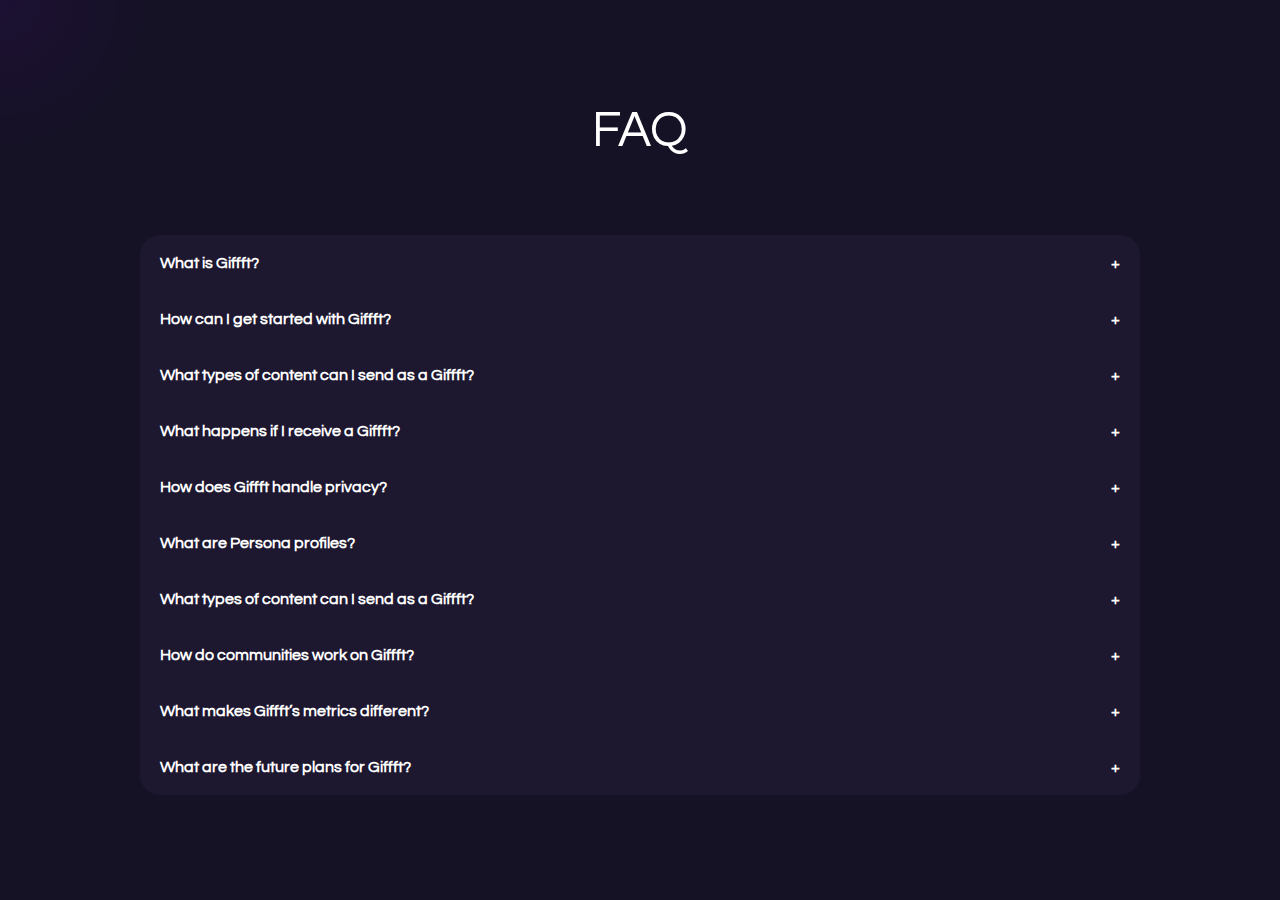
==== faqs.html @ f326a36e "first commit" ====
<!DOCTYPE html>
<html lang="en">

<head>
    <meta charset="UTF-8">
    <meta name="viewport" content="width=device-width, initial-scale=1.0">
    <title>FAQ Accordion</title>
    <link rel="stylesheet" href="faqs.css">
    <link href="https://fonts.googleapis.com/css2?family=Questrial&display=swap" rel="stylesheet">
</head>

<body>
    <div class="container" id="hover-area">
        <h1>FAQ</h1>
        <div class="accordion">
            <div class="accordion-item">
                <div class="accordion-header">
                    <span>What is Giffft?</span>
                    <span class="icon"></span>
                </div>
                <div class="accordion-body">
                    <p>Giffft is an evolution of social media and community building. On Giffft, your persona, or
                        profile is created not from what you post, but from what others giffft you if you choose to show
                        it. It gives a dedicated space to show the expressions of others to you.
                        <br />
                        <br />
                        Giffft allows users to build community in a more visible place, where the friends of those in
                        the community can see external expressions, find that it interests them, and join.
                    </p>
                </div>
            </div>

            <div class="accordion-item">
                <div class="accordion-header">
                    <span>How can I get started with Giffft?</span>
                    <span class="icon"></span>
                </div>
                <div class="accordion-body">
                    <p>
                        Getting started with Giffft is easy! Simply download the Giffft app from the App Store or Google
                        Play Store, create an account, and start connecting with your friends and loved ones. Explore
                        the features, join or create communities, and begin sending Gifffts to your connections.
                    </p>
                </div>
            </div>

            <div class="accordion-item">
                <div class="accordion-header">
                    <span>What types of content can I send as a Giffft?</span>
                    <span class="icon"></span>
                </div>
                <div class="accordion-body">
                    <p>You can send pictures, links, 30-second video expressions, memes, articles, and more. Giffft
                        supports a wide range of content types, allowing you to share what matters most to you with the
                        people you care about.</p>
                </div>
            </div>

            <div class="accordion-item">
                <div class="accordion-header">
                    <span>What happens if I receive a Giffft?</span>
                    <span class="icon"></span>
                </div>
                <div class="accordion-body">
                    <p>When you receive a Giffft, you have the option to 'Show' it or keep it private. If you choose to
                        'Show' it, the content becomes publicly visible on your profile, or 'Persona,' and can be seen
                        by others who would most care about it. This gives you control over what you want to share with
                        the world.</p>
                </div>
            </div>

            <div class="accordion-item">
                <div class="accordion-header">
                    <span>How does Giffft handle privacy?</span>
                    <span class="icon"></span>
                </div>
                <div class="accordion-body">
                    <p>Giffft is committed to empowering its users with robust privacy controls. You decide which
                        Gifffts to make public and which to keep private. Additionally, our platform allows you to
                        create and join both public and private communities, giving you the flexibility to share your
                        expressions in the way that best suits your needs.</p>
                </div>
            </div>
            <div class="accordion-item">
                <div class="accordion-header">
                    <span>What are Persona profiles?</span>
                    <span class="icon"></span>
                </div>
                <div class="accordion-body">
                    <p>Your Persona on Giffft is your public-facing profile where all the expressions you choose to
                        'Show' are displayed. It’s a curated space that reflects your most treasured connections and
                        valued expressions, showcasing the meaningful content you’ve received from others.</p>
                </div>
            </div>
            <div class="accordion-item">
                <div class="accordion-header">
                    <span>What types of content can I send as a Giffft?</span>
                    <span class="icon"></span>
                </div>
                <div class="accordion-body">
                    <p>You can send pictures, links, 30-second video expressions, memes, articles, and more. Giffft
                        supports a wide range of content types, allowing you to share what matters most to you with the
                        people you care about.</p>
                </div>
            </div>
            <div class="accordion-item">
                <div class="accordion-header">
                    <span>How do communities work on Giffft?</span>
                    <span class="icon"></span>
                </div>
                <div class="accordion-body">
                    <p>Communities on Giffft are vibrant, visual places where members can express themselves and connect
                        with others. You can join or create communities that align with your interests. When members
                        Giffft each other within a community, these connections become visible to friends of the
                        members, fostering organic growth and collaboration.</p>
                </div>
            </div>
            <div class="accordion-item">
                <div class="accordion-header">
                    <span>What makes Giffft’s metrics different?</span>
                    <span class="icon"></span>
                </div>
                <div class="accordion-body">
                    <p>Giffft focuses on meaningful interactions rather than superficial metrics.
                        <br />
                        <br />
                        FAM: When you follow someone and they follow you back, you become FAM. This mutual follow is
                        visible to others, promoting authentic connections rather than inflated follower counts.
                        Views: Giffft shows the number of views on content but does not count likes, reducing the
                        pressure to seek validation through numbers and fostering genuine engagement.
                    </p>
                </div>
            </div>
            <div class="accordion-item">
                <div class="accordion-header">
                    <span>What are the future plans for Giffft?</span>
                    <span class="icon"></span>
                </div>
                <div class="accordion-body">
                    <p>Giffft aims to continually evolve and transform the social media ecosystem. Our roadmap includes
                        expanding our user base and enhancing our features.. We are dedicated to empowering users
                        through magical connections, delightful experiences, and self-realization.</p>
                </div>
            </div>
        </div>
        <div class="dynamic-circle" id="dynamicCircle"></div>
    </div>

    <script src="index.js"></script>
</body>

</html>
---- faqs.css ----
* {
    margin: 0;
    padding: 0;
    box-sizing: border-box;
}

body {
    background-color: #161226;
    color: #ffffff;
    font-family: "Questrial", sans-serif;
}

.container {
    display: flex;
    flex-direction: column;
    justify-content: center;
    align-items: center;
    height: 100vh;
    text-align: center;
    padding: 20px;
}

.container h1{
    height: 80px;
}

.accordion-body {
    display: none;
    padding: 20px;
    font-family: "Inter", "Inter Placeholder", sans-serif;
    font-weight: 600;
    letter-spacing: 0px;
    line-height: 1.5em;
    text-align: left;
    color: #ffffff80;
    max-height: 0; /* Initial height for animation */
    overflow: hidden; /* Hide overflow */
    transition: max-height 0.3s ease-out; /* Smooth transition */
}

.accordion-item.active .accordion-body {
    display: block;
    max-height: 500px; /* Adjust this value as needed */
}

.accordion-item.active .icon::before {
    transform: scale(1.5);
    content: 'x';
}

.accordion-item .icon::before {
    transform: scale(1.5);
    content: '+';
}

h1 {
    font-size: 50px;
    font-weight: 400;
    margin-bottom: 50px;
}

.accordion {
    width: 100%;
    max-width: 1000px;
    border-radius: 20px;
    overflow: hidden;
}

.accordion-item {
    background-color: #1d1830;
    overflow: hidden;
}

.accordion-header {
    display: flex;
    justify-content: space-between;
    align-items: center;
    padding: 20px;
    cursor: pointer;
}

.accordion-header span {
    font-size: 16px;
    font-weight: 600;
}

.icon {
    font-size: 24px;
}

.accordion-body p {
    font-size: 16px;
    font-weight: 600;
    color: #8e8c98;
    margin-top: -15px;
    text-align: left;
}

#dynamicCircle {
    position: fixed;
    top: 0;
    left: 0;
    width: 300px;
    height: 300px;
    background-image: url('data:image/svg+xml;utf8,%3Csvg%20xmlns%3D%22http%3A%2F%2Fwww.w3.org%2F2000%2Fsvg%22%20xmlns%3Axlink%3D%22http%3A%2F%2Fwww.w3.org%2F1999%2Fxlink%22%20viewBox%3D%220%200%20320%20320%22%3E%3Cg%3E%3Cdefs%3E%3CradialGradient%20id%3D%22idss9440166731_1g1763961616%22%20cy%3D%220.5%22%20cx%3D%220.5%22%20r%3D%220.5%22%20gradientTransform%3D%22translate(0.5%2C%200.5)%20scale(1%201)%20translate(-0.5%2C%20-0.5)%22%3E%3Cstop%20offset%3D%220%22%20stop-color%3D%22rgba(140%2C%200%2C%20255%2C%200.25)%22%20stop-opacity%3D%220.25%22%3E%3C%2Fstop%3E%3Cstop%20offset%3D%221%22%20stop-color%3D%22rgba(140%2C%200%2C%20255%2C%200)%22%20stop-opacity%3D%220%22%3E%3C%2Fstop%3E%3C%2FradialGradient%3E%3C%2Fdefs%3E%3Cpath%20d%3D%22M%20160%200%20C%20248.366%200%20320%2071.634%20320%20160%20C%20320%20248.366%20248.366%20320%20160%20320%20C%2071.634%20320%200%20248.366%200%20160%20C%200%2071.634%2071.634%200%20160%200%20Z%22%20fill%3D%22url(%23idss9440166731_1g1763961616)%22%3E%3C%2Fpath%3E%3C%2Fg%3E%3C%2Fsvg%3E');
    background-size: 100% 100%;
    pointer-events: none;
    z-index: 999;
    transform: translate(-50%, -50%);
    opacity: 0;
    transition: opacity 0.3s;
}

/* Media Queries for Responsiveness */

@media (max-width: 768px) {
    h1 {
        font-size: 36px;
        margin-bottom: 30px;
    }

    .accordion-header span {
        font-size: 14px;
    }

    .icon {
        font-size: 20px;
    }

    .accordion-body p {
        font-size: 14px;
    }

    #dynamicCircle {
        width: 200px;
        height: 200px;
    }
}

@media (max-width: 480px) {
    h1 {
        font-size: 28px;
        margin-bottom: 20px;
    }

    .accordion-header {
        padding: 18px;
    }

    .accordion-header span {
        font-size: 14px;
    }

    .icon {
        font-size: 22px;
    }

    .accordion-body p {
        font-size: 14px;
    }

    #dynamicCircle {
        width: 150px;
        height: 150px;
    }
}
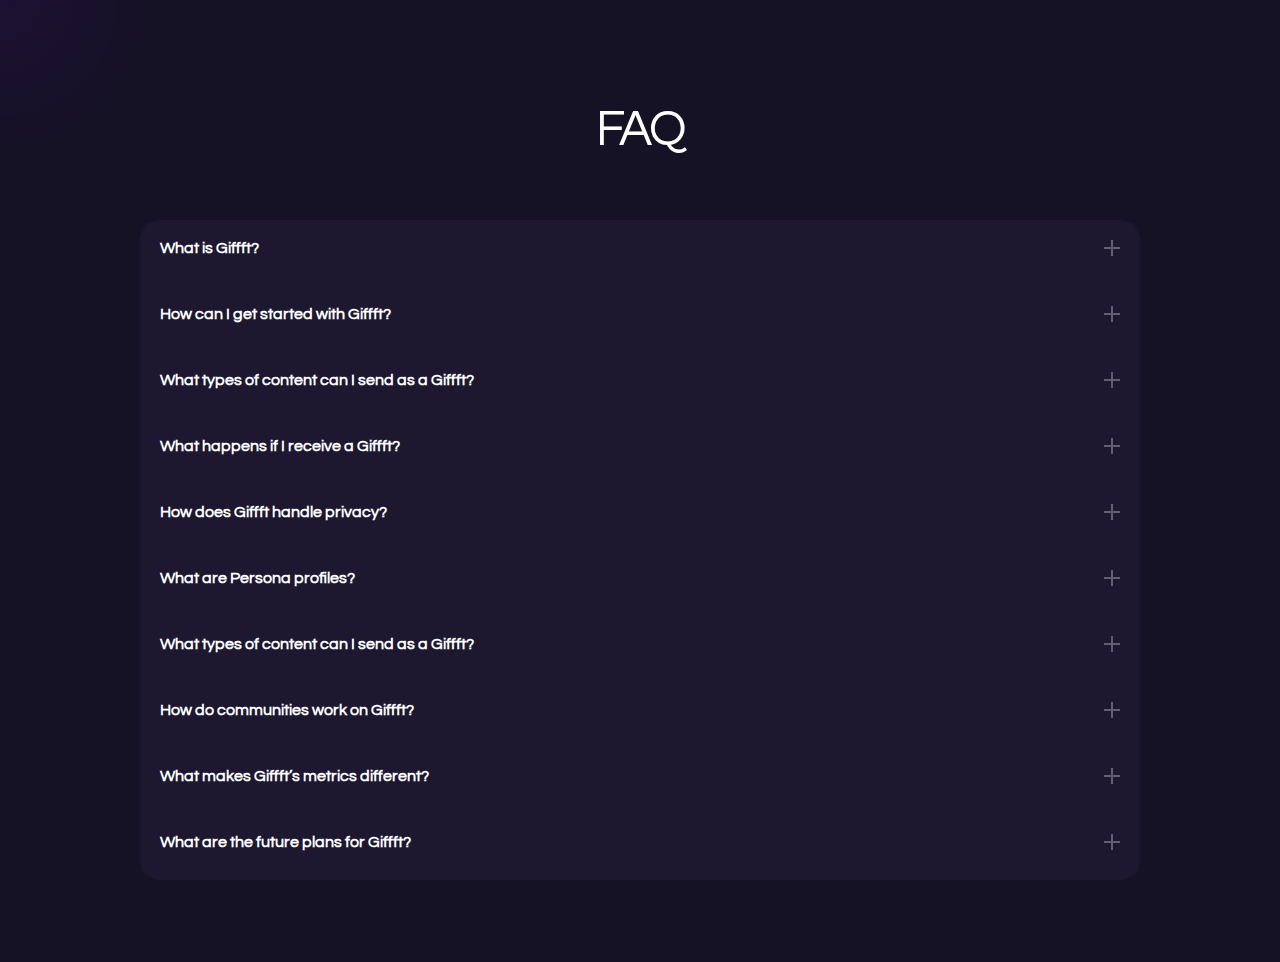
==== commit 7c428160: "fixed CSS issues" ====
--- a/faqs.html
+++ b/faqs.html
@@ -11,135 +11,140 @@
 
 <body>
     <div class="container" id="hover-area">
-        <h1>FAQ</h1>
-        <div class="accordion">
-            <div class="accordion-item">
-                <div class="accordion-header">
-                    <span>What is Giffft?</span>
-                    <span class="icon"></span>
-                </div>
-                <div class="accordion-body">
-                    <p>Giffft is an evolution of social media and community building. On Giffft, your persona, or
+        <div class="heading">
+            <h1>FAQ</h1>
+        </div>
+        <div class="main">
+            <div class="accordion">
+                <div class="accordion-item">
+                    <div class="accordion-header">
+                        <span>What is Giffft?</span>
+                        <span class="icon"></span>
+                    </div>
+                    <div class="accordion-body">
+                        Giffft is an evolution of social media and community building. On Giffft, your persona, or
                         profile is created not from what you post, but from what others giffft you if you choose to show
                         it. It gives a dedicated space to show the expressions of others to you.
                         <br />
                         <br />
                         Giffft allows users to build community in a more visible place, where the friends of those in
                         the community can see external expressions, find that it interests them, and join.
-                    </p>
+
+                    </div>
                 </div>
-            </div>
 
-            <div class="accordion-item">
-                <div class="accordion-header">
-                    <span>How can I get started with Giffft?</span>
-                    <span class="icon"></span>
-                </div>
-                <div class="accordion-body">
-                    <p>
+                <div class="accordion-item">
+                    <div class="accordion-header">
+                        <span>How can I get started with Giffft?</span>
+                        <span class="icon"></span>
+                    </div>
+                    <div class="accordion-body">
+
                         Getting started with Giffft is easy! Simply download the Giffft app from the App Store or Google
                         Play Store, create an account, and start connecting with your friends and loved ones. Explore
                         the features, join or create communities, and begin sending Gifffts to your connections.
-                    </p>
+
+                    </div>
                 </div>
-            </div>
 
-            <div class="accordion-item">
-                <div class="accordion-header">
-                    <span>What types of content can I send as a Giffft?</span>
-                    <span class="icon"></span>
+                <div class="accordion-item">
+                    <div class="accordion-header">
+                        <span>What types of content can I send as a Giffft?</span>
+                        <span class="icon"></span>
+                    </div>
+                    <div class="accordion-body">
+                        You can send pictures, links, 30-second video expressions, memes, articles, and more. Giffft
+                        supports a wide range of content types, allowing you to share what matters most to you with the
+                        people you care about.
+                    </div>
                 </div>
-                <div class="accordion-body">
-                    <p>You can send pictures, links, 30-second video expressions, memes, articles, and more. Giffft
-                        supports a wide range of content types, allowing you to share what matters most to you with the
-                        people you care about.</p>
-                </div>
-            </div>
 
-            <div class="accordion-item">
-                <div class="accordion-header">
-                    <span>What happens if I receive a Giffft?</span>
-                    <span class="icon"></span>
-                </div>
-                <div class="accordion-body">
-                    <p>When you receive a Giffft, you have the option to 'Show' it or keep it private. If you choose to
+                <div class="accordion-item">
+                    <div class="accordion-header">
+                        <span>What happens if I receive a Giffft?</span>
+                        <span class="icon"></span>
+                    </div>
+                    <div class="accordion-body">
+                        When you receive a Giffft, you have the option to 'Show' it or keep it private. If you choose to
                         'Show' it, the content becomes publicly visible on your profile, or 'Persona,' and can be seen
                         by others who would most care about it. This gives you control over what you want to share with
-                        the world.</p>
+                        the world.
+                    </div>
                 </div>
-            </div>
 
-            <div class="accordion-item">
-                <div class="accordion-header">
-                    <span>How does Giffft handle privacy?</span>
-                    <span class="icon"></span>
-                </div>
-                <div class="accordion-body">
-                    <p>Giffft is committed to empowering its users with robust privacy controls. You decide which
+                <div class="accordion-item">
+                    <div class="accordion-header">
+                        <span>How does Giffft handle privacy?</span>
+                        <span class="icon"></span>
+                    </div>
+                    <div class="accordion-body">
+                        Giffft is committed to empowering its users with robust privacy controls. You decide which
                         Gifffts to make public and which to keep private. Additionally, our platform allows you to
                         create and join both public and private communities, giving you the flexibility to share your
-                        expressions in the way that best suits your needs.</p>
+                        expressions in the way that best suits your needs.
+                    </div>
                 </div>
-            </div>
-            <div class="accordion-item">
-                <div class="accordion-header">
-                    <span>What are Persona profiles?</span>
-                    <span class="icon"></span>
+                <div class="accordion-item">
+                    <div class="accordion-header">
+                        <span>What are Persona profiles?</span>
+                        <span class="icon"></span>
+                    </div>
+                    <div class="accordion-body">
+                        Your Persona on Giffft is your public-facing profile where all the expressions you choose to
+                        'Show' are displayed. It’s a curated space that reflects your most treasured connections and
+                        valued expressions, showcasing the meaningful content you’ve received from others.
+                    </div>
                 </div>
-                <div class="accordion-body">
-                    <p>Your Persona on Giffft is your public-facing profile where all the expressions you choose to
-                        'Show' are displayed. It’s a curated space that reflects your most treasured connections and
-                        valued expressions, showcasing the meaningful content you’ve received from others.</p>
+                <div class="accordion-item">
+                    <div class="accordion-header">
+                        <span>What types of content can I send as a Giffft?</span>
+                        <span class="icon"></span>
+                    </div>
+                    <div class="accordion-body">
+                        You can send pictures, links, 30-second video expressions, memes, articles, and more. Giffft
+                        supports a wide range of content types, allowing you to share what matters most to you with the
+                        people you care about.
+                    </div>
                 </div>
-            </div>
-            <div class="accordion-item">
-                <div class="accordion-header">
-                    <span>What types of content can I send as a Giffft?</span>
-                    <span class="icon"></span>
-                </div>
-                <div class="accordion-body">
-                    <p>You can send pictures, links, 30-second video expressions, memes, articles, and more. Giffft
-                        supports a wide range of content types, allowing you to share what matters most to you with the
-                        people you care about.</p>
-                </div>
-            </div>
-            <div class="accordion-item">
-                <div class="accordion-header">
-                    <span>How do communities work on Giffft?</span>
-                    <span class="icon"></span>
-                </div>
-                <div class="accordion-body">
-                    <p>Communities on Giffft are vibrant, visual places where members can express themselves and connect
+                <div class="accordion-item">
+                    <div class="accordion-header">
+                        <span>How do communities work on Giffft?</span>
+                        <span class="icon"></span>
+                    </div>
+                    <div class="accordion-body">
+                        Communities on Giffft are vibrant, visual places where members can express themselves and
+                        connect
                         with others. You can join or create communities that align with your interests. When members
                         Giffft each other within a community, these connections become visible to friends of the
-                        members, fostering organic growth and collaboration.</p>
+                        members, fostering organic growth and collaboration.
+                    </div>
                 </div>
-            </div>
-            <div class="accordion-item">
-                <div class="accordion-header">
-                    <span>What makes Giffft’s metrics different?</span>
-                    <span class="icon"></span>
-                </div>
-                <div class="accordion-body">
-                    <p>Giffft focuses on meaningful interactions rather than superficial metrics.
+                <div class="accordion-item">
+                    <div class="accordion-header">
+                        <span>What makes Giffft’s metrics different?</span>
+                        <span class="icon"></span>
+                    </div>
+                    <div class="accordion-body">
+                        Giffft focuses on meaningful interactions rather than superficial metrics.
                         <br />
                         <br />
                         FAM: When you follow someone and they follow you back, you become FAM. This mutual follow is
                         visible to others, promoting authentic connections rather than inflated follower counts.
                         Views: Giffft shows the number of views on content but does not count likes, reducing the
                         pressure to seek validation through numbers and fostering genuine engagement.
-                    </p>
+
+                    </div>
                 </div>
-            </div>
-            <div class="accordion-item">
-                <div class="accordion-header">
-                    <span>What are the future plans for Giffft?</span>
-                    <span class="icon"></span>
-                </div>
-                <div class="accordion-body">
-                    <p>Giffft aims to continually evolve and transform the social media ecosystem. Our roadmap includes
+                <div class="accordion-item">
+                    <div class="accordion-header">
+                        <span>What are the future plans for Giffft?</span>
+                        <span class="icon"></span>
+                    </div>
+                    <div class="accordion-body">
+                        Giffft aims to continually evolve and transform the social media ecosystem. Our roadmap includes
                         expanding our user base and enhancing our features.. We are dedicated to empowering users
-                        through magical connections, delightful experiences, and self-realization.</p>
+                        through magical connections, delightful experiences, and self-realization.
+                    </div>
                 </div>
             </div>
         </div>
--- a/faqs.css
+++ b/faqs.css
@@ -11,64 +11,48 @@
 }
 
 .container {
-    display: flex;
-    flex-direction: column;
-    justify-content: center;
-    align-items: center;
-    height: 100vh;
     text-align: center;
-    padding: 20px;
-}
-
-.container h1{
+    padding: 82px 40px;
+}
+
+.heading {
     height: 80px;
-}
-
-.accordion-body {
-    display: none;
-    padding: 20px;
-    font-family: "Inter", "Inter Placeholder", sans-serif;
-    font-weight: 600;
-    letter-spacing: 0px;
-    line-height: 1.5em;
-    text-align: left;
-    color: #ffffff80;
-    max-height: 0; /* Initial height for animation */
-    overflow: hidden; /* Hide overflow */
-    transition: max-height 0.3s ease-out; /* Smooth transition */
-}
-
-.accordion-item.active .accordion-body {
-    display: block;
-    max-height: 500px; /* Adjust this value as needed */
-}
-
-.accordion-item.active .icon::before {
-    transform: scale(1.5);
-    content: 'x';
-}
-
-.accordion-item .icon::before {
-    transform: scale(1.5);
-    content: '+';
-}
-
-h1 {
+    margin-bottom: 36px;
+}
+
+.heading h1 {
+    margin-top: 22px;
     font-size: 50px;
     font-weight: 400;
-    margin-bottom: 50px;
+    letter-spacing: -2.6px;
 }
 
 .accordion {
     width: 100%;
     max-width: 1000px;
-    border-radius: 20px;
-    overflow: hidden;
+}
+
+.accordion-item:first-child {
+    border-top-left-radius: 20px;
+    border-top-right-radius: 20px;
+}
+
+.accordion-item:last-child {
+    border-bottom-left-radius: 20px;
+    border-bottom-right-radius: 20px;
 }
 
 .accordion-item {
     background-color: #1d1830;
     overflow: hidden;
+    transition: max-height 0.5s ease, padding 0.5s ease;
+}
+
+.main {
+    width: 100%;
+    display: flex;
+    align-items: center;
+    justify-content: center;
 }
 
 .accordion-header {
@@ -85,7 +69,44 @@
 }
 
 .icon {
-    font-size: 24px;
+    width: 16px;
+    height: 16px;
+    position: relative;
+    display: flex;
+    justify-content: center;
+    align-items: center;
+}
+
+.icon::before,
+.icon::after {
+    content: '';
+    position: absolute;
+    width: 100%;
+    height: 2px;
+    background-color: #615e6f;
+    transition: transform 0.3s ease;
+}
+
+.icon::before {
+    transform: rotate(0deg);
+}
+
+.icon::after {
+    transform: rotate(90deg);
+}
+
+.accordion-body {
+    max-height: 0;
+    padding: 0 20px;
+    overflow: hidden;
+    transition: max-height 0.5s ease, padding 0.5s ease;
+    font-family: "Inter", sans-serif;
+    font-weight: 600;
+    letter-spacing: 0px;
+    line-height: 1.5em;
+    text-align: left;
+    color: #ffffff80;
+    margin-bottom: 10px;
 }
 
 .accordion-body p {
@@ -96,6 +117,19 @@
     text-align: left;
 }
 
+.accordion-item.active .accordion-body {
+    max-height: 500px;
+}
+
+.accordion-item.active .icon::before {
+    transform: rotate(45deg);
+}
+
+.accordion-item.active .icon::after {
+    transform: rotate(135deg);
+}
+
+/* Dynamic Circle */
 #dynamicCircle {
     position: fixed;
     top: 0;
@@ -112,7 +146,6 @@
 }
 
 /* Media Queries for Responsiveness */
-
 @media (max-width: 768px) {
     h1 {
         font-size: 36px;
@@ -124,7 +157,8 @@
     }
 
     .icon {
-        font-size: 20px;
+        width: 20px;
+        height: 20px;
     }
 
     .accordion-body p {
@@ -138,21 +172,27 @@
 }
 
 @media (max-width: 480px) {
-    h1 {
-        font-size: 28px;
-        margin-bottom: 20px;
+    .heading h1 {
+        font-size: 32px;
+        margin-bottom: 22px;
+    }
+
+    .accordion {
+        text-align: left;
+        line-height: 1.5;
     }
 
     .accordion-header {
-        padding: 18px;
+        padding: 24px;
     }
 
     .accordion-header span {
-        font-size: 14px;
+        font-size: 16px;
     }
 
     .icon {
-        font-size: 22px;
+        width: 14px;
+        height: 14px;
     }
 
     .accordion-body p {
@@ -163,4 +203,4 @@
         width: 150px;
         height: 150px;
     }
-}
+}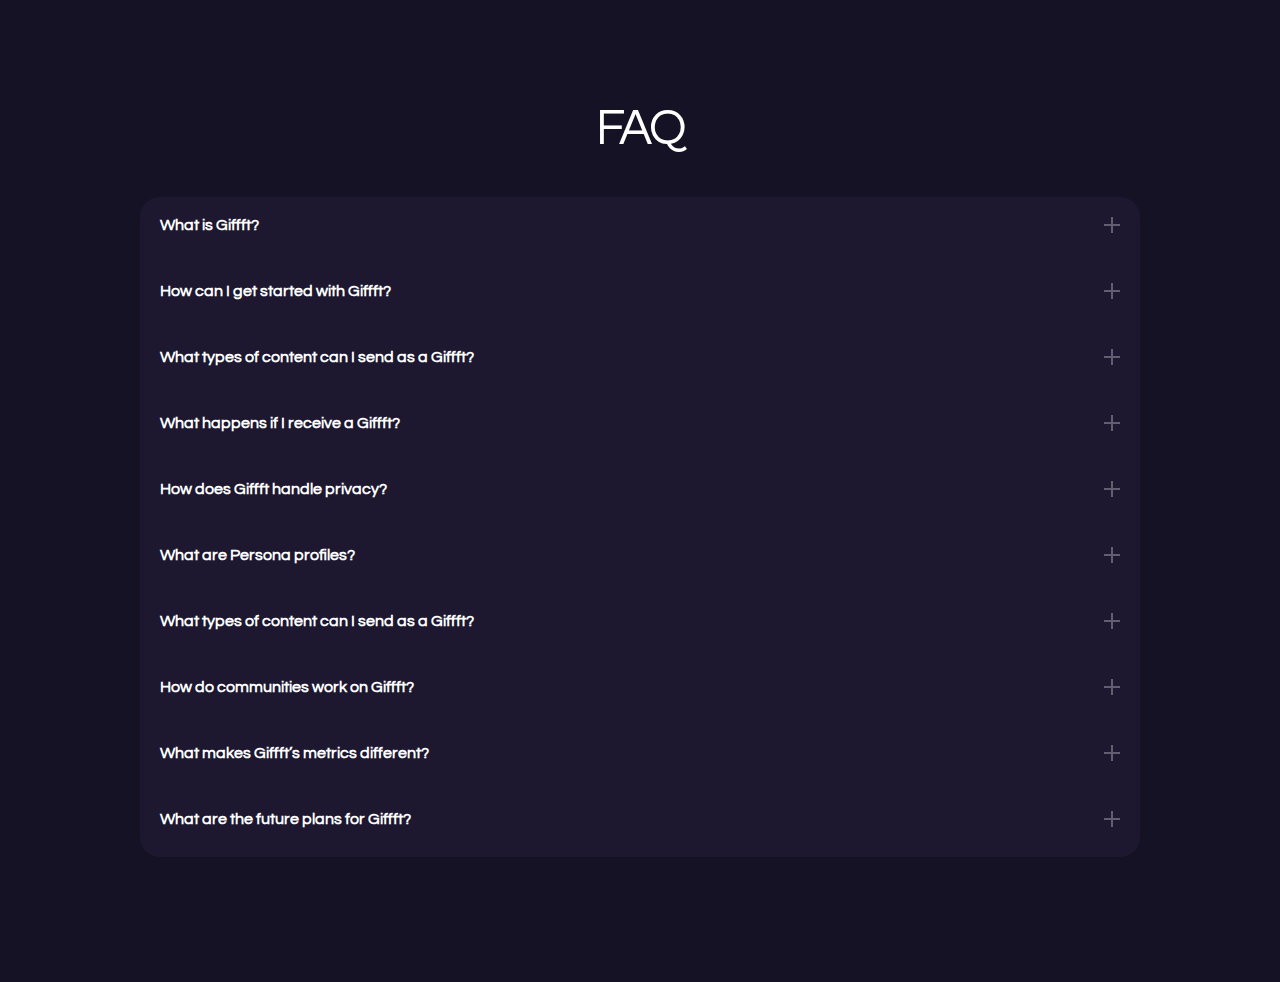
==== commit f545fd45: "Single CSS file" ====
--- a/faqs.html
+++ b/faqs.html
@@ -5,7 +5,7 @@
     <meta charset="UTF-8">
     <meta name="viewport" content="width=device-width, initial-scale=1.0">
     <title>FAQ Accordion</title>
-    <link rel="stylesheet" href="faqs.css">
+    <link rel="stylesheet" href="style.css">
     <link href="https://fonts.googleapis.com/css2?family=Questrial&display=swap" rel="stylesheet">
 </head>
 
--- a/style.css
+++ b/style.css
@@ -0,0 +1,352 @@
+body {
+    margin: 0;
+    padding: 41px 75px;
+    height: 100vh;
+    background-color: #161226;
+    color: white;
+    font-family: "Questrial", sans-serif;
+    overflow: hidden;
+}
+
+.container {
+    display: flex;
+    flex-direction: column;
+    justify-content: center;
+    align-items: center;
+    padding: 40px;
+}
+
+.faq-link {
+    width: 100%;
+    display: block;
+    text-align: left;
+    z-index: 999;
+    cursor: pointer;
+}
+
+.faq-link a {
+    color: #c2bdcb;
+    text-decoration: none;
+    font-size: 20px;
+    line-height: 24px;
+}
+
+.faq-link a:hover {
+    text-decoration: underline;
+}
+
+.logo img {
+    width: 165px;
+    height: 130px;
+    margin-top: 14px;
+    margin-right: 8px;
+    border-radius: inherit;
+    object-fit: cover;
+    object-position: center;
+    image-rendering: auto;
+}
+
+h2 {
+    font-size: 36px;
+    font-weight: 300;
+    line-height: 44px;
+    margin-top: 27px;
+    margin-bottom: 5px;
+    text-align: center;
+}
+
+.description {
+    display: flex;
+    justify-content: center;
+    align-items: center;
+    flex-direction: column;
+    font-size: 20px;
+    text-align: center;
+    color: #c2bdcb;
+    margin-bottom: 63px;
+}
+
+.description .first {
+    margin-right: 4px;
+    margin-top: 6px;
+}
+
+.description .secondary {
+    margin: 0;
+    margin-top: 4px;
+    line-height: 1;
+}
+
+.second {
+    margin-top: -20px;
+}
+
+.store-buttons {
+    margin-right: 3px;
+    display: flex;
+    gap: 31px;
+}
+
+.store-buttons img {
+    width: 218px;
+    height: 54px;
+    object-fit: contain;
+    cursor: pointer;
+}
+
+.background-circle {
+    position: fixed;
+    width: 400px;
+    height: 400px;
+    background-size: 100% 100%;
+}
+
+.circle-left {
+    bottom: 150px;
+    left: -150px;
+    z-index: -9999999;
+}
+
+.circle-right {
+    top: -150px;
+    right: -100px;
+    z-index: -9999999;
+}
+
+.background-circle {
+    position: fixed;
+    width: 400px;
+    height: 400px;
+    background-size: 100% 100%;
+}
+
+.circle-left {
+    bottom: 160px;
+    left: -155px;
+    background-image: url('data:image/svg+xml;utf8,%3Csvg%20xmlns%3D%22http%3A%2F%2Fwww.w3.org%2F2000%2Fsvg%22%20xmlns%3Axlink%3D%22http%3A%2F%2Fwww.w3.org%2F1999%2Fxlink%22%20viewBox%3D%220%200%20410%20410%22%3E%3Cg%3E%3Cdefs%3E%3CradialGradient%20id%3D%22idss11196725724_1g-2069340292%22%20cy%3D%220.5%22%20cx%3D%220.5%22%20r%3D%220.5%22%20gradientTransform%3D%22translate(0.5%2C%200.5)%20scale(1%201)%20translate(-0.5%2C%20-0.5)%22%3E%3Cstop%20offset%3D%220%22%20stop-color%3D%22rgba(255%2C%200%2C%20153%2C%200.37)%22%20stop-opacity%3D%220.37%22%3E%3C%2Fstop%3E%3Cstop%20offset%3D%221%22%20stop-color%3D%22rgba(255%2C%200%2C%200%2C%200)%22%20stop-opacity%3D%220%22%3E%3C%2Fstop%3E%3C%2FradialGradient%3E%3C%2Fdefs%3E%3Cpath%20d%3D%22M%20201%200%20C%20312.009%200%20402%2089.991%20402%20201%20C%20402%20312.009%20312.009%20402%20201%20402%20C%2089.991%20402%200%20312.009%200%20201%20C%200%2089.991%2089.991%200%20201%200%20Z%22%20fill%3D%22url(%23idss11196725724_1g-2069340292)%22%3E%3C%2Fpath%3E%3C%2Fg%3E%3C%2Fsvg%3E');
+}
+
+.circle-right {
+    top: -150px;
+    right: -100px;
+    background-image: url('data:image/svg+xml;utf8,%3Csvg%20xmlns%3D%22http%3A%2F%2Fwww.w3.org%2F2000%2Fsvg%22%20xmlns%3Axlink%3D%22http%3A%2F%2Fwww.w3.org%2F1999%2Fxlink%22%20viewBox%3D%220%200%20410%20410%22%3E%3Cg%3E%3Cdefs%3E%3CradialGradient%20id%3D%22idss11711836158_1g-739207416%22%20cy%3D%220.5%22%20cx%3D%220.5%22%20r%3D%220.5%22%20gradientTransform%3D%22translate(0.5%2C%200.5)%20scale(1%201)%20translate(-0.5%2C%20-0.5)%22%3E%3Cstop%20offset%3D%220%22%20stop-color%3D%22rgba(17%2C%200%2C%20255%2C%200.37)%22%20stop-opacity%3D%220.37%22%3E%3C%2Fstop%3E%3Cstop%20offset%3D%221%22%20stop-color%3D%22rgba(72%2C%200%2C%20255%2C%200)%22%20stop-opacity%3D%220%22%3E%3C%2Fstop%3E%3C%2FradialGradient%3E%3C%2Fdefs%3E%3Cpath%20d%3D%22M%20201%200%20C%20312.009%200%20402%2089.991%20402%20201%20C%20402%20312.009%20312.009%20402%20201%20402%20C%2089.991%20402%200%20312.009%200%20201%20C%200%2089.991%2089.991%200%20201%200%20Z%22%20fill%3D%22url(%23idss11711836158_1g-739207416)%22%3E%3C%2Fpath%3E%3C%2Fg%3E%3C%2Fsvg%3E');
+}
+
+
+.heading {
+    height: 80px;
+    margin-bottom: 36px;
+}
+
+.heading h1 {
+    margin-top: 22px;
+    font-size: 50px;
+    font-weight: 400;
+    letter-spacing: -2.6px;
+}
+
+.accordion {
+    width: 100%;
+    max-width: 1000px;
+}
+
+.accordion-item:first-child {
+    border-top-left-radius: 20px;
+    border-top-right-radius: 20px;
+}
+
+.accordion-item:last-child {
+    border-bottom-left-radius: 20px;
+    border-bottom-right-radius: 20px;
+}
+
+.accordion-item {
+    background-color: #1d1830;
+    overflow: hidden;
+    transition: max-height 0.5s ease, padding 0.5s ease;
+}
+
+.main {
+    width: 100%;
+    display: flex;
+    align-items: center;
+    justify-content: center;
+}
+
+.accordion-header {
+    display: flex;
+    justify-content: space-between;
+    align-items: center;
+    padding: 20px;
+    cursor: pointer;
+}
+
+.accordion-header span {
+    font-size: 16px;
+    font-weight: 600;
+}
+
+.icon {
+    width: 16px;
+    height: 16px;
+    position: relative;
+    display: flex;
+    justify-content: center;
+    align-items: center;
+}
+
+.icon::before,
+.icon::after {
+    content: '';
+    position: absolute;
+    width: 100%;
+    height: 2px;
+    background-color: #615e6f;
+    transition: transform 0.3s ease;
+}
+
+.icon::before {
+    transform: rotate(0deg);
+}
+
+.icon::after {
+    transform: rotate(90deg);
+}
+
+.accordion-body {
+    max-height: 0;
+    padding: 0 20px;
+    margin-bottom: -10px;
+    overflow: hidden;
+    transition: max-height 0.5s ease, padding 0.5s ease;
+    font-family: "Inter", sans-serif;
+    font-weight: 600;
+    letter-spacing: 0px;
+    line-height: 1.5em;
+    text-align: left;
+    color: #ffffff80;
+    margin-bottom: 10px;
+}
+
+.accordion-body p {
+    font-size: 16px;
+    font-weight: 600;
+    color: #8e8c98;
+    margin-top: -15px;
+    text-align: left;
+}
+
+.accordion-item.active .accordion-body {
+    max-height: 500px;
+}
+
+.accordion-item.active .icon::before {
+    transform: rotate(45deg);
+}
+
+.accordion-item.active .icon::after {
+    transform: rotate(135deg);
+}
+
+#dynamicCircle {
+    position: fixed;
+    top: 0;
+    left: 0;
+    width: 300px;
+    height: 300px;
+    background-image: url('data:image/svg+xml;utf8,%3Csvg%20xmlns%3D%22http%3A%2F%2Fwww.w3.org%2F2000%2Fsvg%22%20xmlns%3Axlink%3D%22http%3A%2F%2Fwww.w3.org%2F1999%2Fxlink%22%20viewBox%3D%220%200%20320%20320%22%3E%3Cg%3E%3Cdefs%3E%3CradialGradient%20id%3D%22idss9440166731_1g1763961616%22%20cy%3D%220.5%22%20cx%3D%220.5%22%20r%3D%220.5%22%20gradientTransform%3D%22translate(0.5%2C%200.5)%20scale(1%201)%20translate(-0.5%2C%20-0.5)%22%3E%3Cstop%20offset%3D%220%22%20stop-color%3D%22rgba(140%2C%200%2C%20255%2C%200.25)%22%20stop-opacity%3D%220.25%22%3E%3C%2Fstop%3E%3Cstop%20offset%3D%221%22%20stop-color%3D%22rgba(140%2C%200%2C%20255%2C%200)%22%20stop-opacity%3D%220%22%3E%3C%2Fstop%3E%3C%2FradialGradient%3E%3C%2Fdefs%3E%3Cpath%20d%3D%22M%20160%200%20C%20248.366%200%20320%2071.634%20320%20160%20C%20320%20248.366%20248.366%20320%20160%20320%20C%2071.634%20320%200%20248.366%200%20160%20C%200%2071.634%2071.634%200%20160%200%20Z%22%20fill%3D%22url(%23idss9440166731_1g1763961616)%22%3E%3C%2Fpath%3E%3C%2Fg%3E%3C%2Fsvg%3E');
+    background-size: 100% 100%;
+    pointer-events: none;
+    z-index: 999;
+    transform: translate(-50%, -50%);
+    opacity: 0;
+    transition: opacity 0.3s;
+}
+
+@media (max-width: 768px) {
+    h1 {
+        font-size: 36px;
+        margin-bottom: 30px;
+    }
+
+    .accordion-header span {
+        font-size: 14px;
+    }
+
+    .icon {
+        width: 20px;
+        height: 20px;
+    }
+
+    .accordion-body p {
+        font-size: 14px;
+    }
+
+    body {
+        padding: 40px 30px;
+    }
+
+    .container {
+        padding: 40px 30px;
+    }
+
+    .faq-link {
+        text-align: right;
+    }
+
+    .container h2 {
+        font-size: 30px;
+    }
+
+    .description {
+        font-size: 18px;
+    }
+
+    .store-buttons {
+        flex-direction: column;
+        margin: 0;
+    }
+
+    .circle-left {
+        bottom: -130px;
+        left: -190px;
+    }
+
+    .circle-right {
+        top: -170px;
+        right: -150px;
+    }
+
+    .android {
+        margin-top: -20px;
+    }
+}
+
+@media (max-width: 480px) {
+    .heading h1 {
+        font-size: 32px;
+        margin-bottom: 22px;
+    }
+
+    .accordion {
+        text-align: left;
+        line-height: 1.5;
+    }
+
+    .accordion-header {
+        padding: 24px;
+    }
+
+    .accordion-header span {
+        font-size: 16px;
+    }
+
+    .icon {
+        width: 14px;
+        height: 14px;
+    }
+
+    .accordion-body p {
+        font-size: 14px;
+    }
+}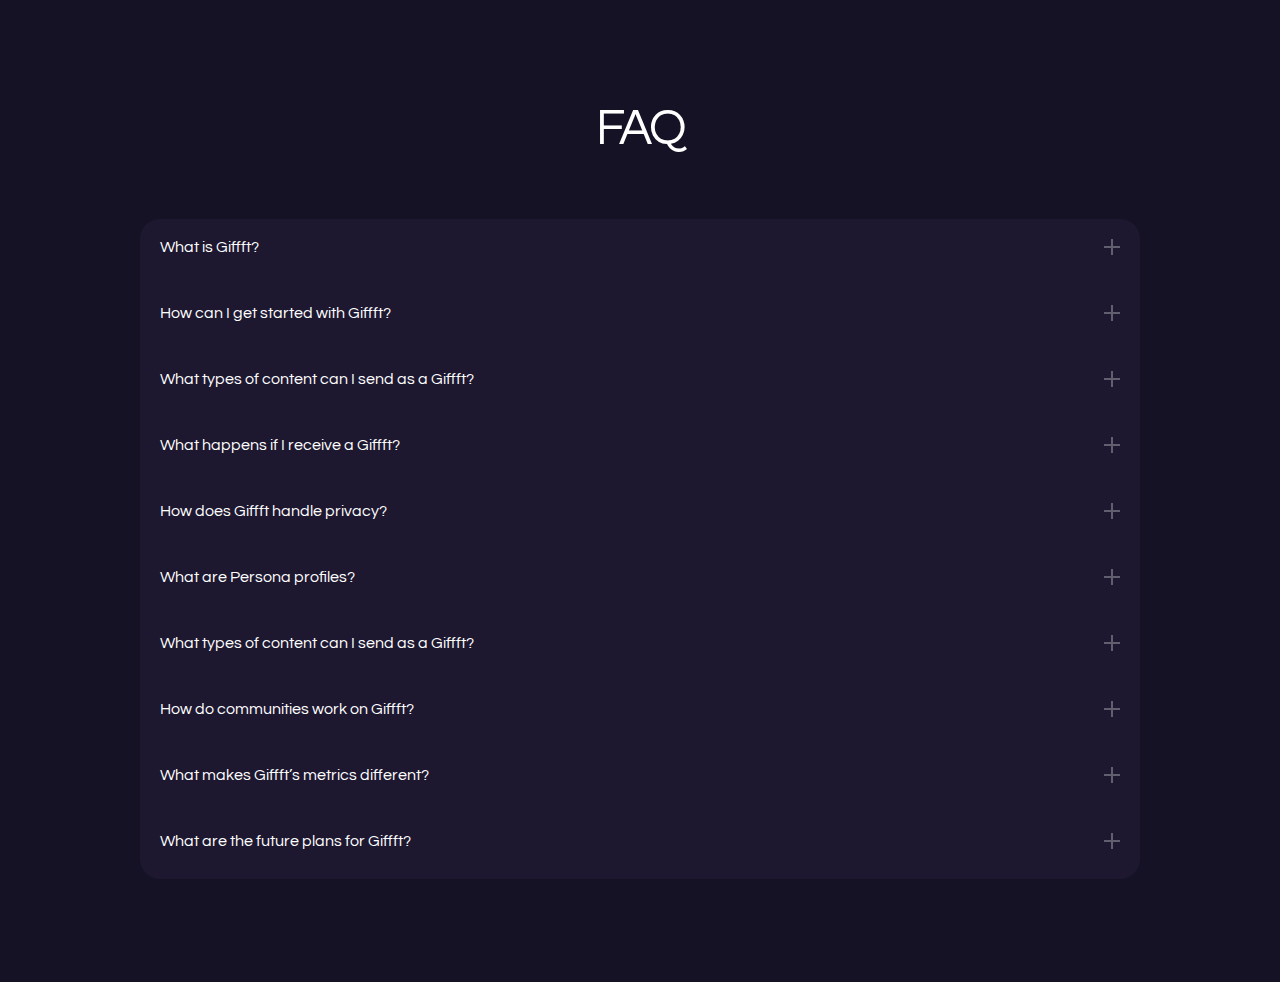
==== commit 98b05273: "Design Fixed" ====
--- a/faqs.html
+++ b/faqs.html
@@ -10,7 +10,7 @@
 </head>
 
 <body>
-    <div class="container" id="hover-area">
+    <div class="faq-container" id="hover-area">
         <div class="heading">
             <h1>FAQ</h1>
         </div>
@@ -18,7 +18,7 @@
             <div class="accordion">
                 <div class="accordion-item">
                     <div class="accordion-header">
-                        <span>What is Giffft?</span>
+                        <div class="ques">What is Giffft?</div>
                         <span class="icon"></span>
                     </div>
                     <div class="accordion-body">
@@ -35,7 +35,7 @@
 
                 <div class="accordion-item">
                     <div class="accordion-header">
-                        <span>How can I get started with Giffft?</span>
+                        <div class="ques">How can I get started with Giffft?</div>
                         <span class="icon"></span>
                     </div>
                     <div class="accordion-body">
@@ -49,7 +49,7 @@
 
                 <div class="accordion-item">
                     <div class="accordion-header">
-                        <span>What types of content can I send as a Giffft?</span>
+                        <div class="ques">What types of content can I send as a Giffft?</div>
                         <span class="icon"></span>
                     </div>
                     <div class="accordion-body">
@@ -61,7 +61,7 @@
 
                 <div class="accordion-item">
                     <div class="accordion-header">
-                        <span>What happens if I receive a Giffft?</span>
+                        <div class="ques">What happens if I receive a Giffft?</div>
                         <span class="icon"></span>
                     </div>
                     <div class="accordion-body">
@@ -74,7 +74,7 @@
 
                 <div class="accordion-item">
                     <div class="accordion-header">
-                        <span>How does Giffft handle privacy?</span>
+                        <div class="ques">How does Giffft handle privacy?</div>
                         <span class="icon"></span>
                     </div>
                     <div class="accordion-body">
@@ -86,7 +86,7 @@
                 </div>
                 <div class="accordion-item">
                     <div class="accordion-header">
-                        <span>What are Persona profiles?</span>
+                        <div class="ques">What are Persona profiles?</div>
                         <span class="icon"></span>
                     </div>
                     <div class="accordion-body">
@@ -97,7 +97,7 @@
                 </div>
                 <div class="accordion-item">
                     <div class="accordion-header">
-                        <span>What types of content can I send as a Giffft?</span>
+                        <div class="ques">What types of content can I send as a Giffft?</div>
                         <span class="icon"></span>
                     </div>
                     <div class="accordion-body">
@@ -108,7 +108,7 @@
                 </div>
                 <div class="accordion-item">
                     <div class="accordion-header">
-                        <span>How do communities work on Giffft?</span>
+                        <div class="ques">How do communities work on Giffft?</div>
                         <span class="icon"></span>
                     </div>
                     <div class="accordion-body">
@@ -121,7 +121,7 @@
                 </div>
                 <div class="accordion-item">
                     <div class="accordion-header">
-                        <span>What makes Giffft’s metrics different?</span>
+                        <div class="ques">What makes Giffft’s metrics different?</div>
                         <span class="icon"></span>
                     </div>
                     <div class="accordion-body">
@@ -137,7 +137,7 @@
                 </div>
                 <div class="accordion-item">
                     <div class="accordion-header">
-                        <span>What are the future plans for Giffft?</span>
+                        <div class="ques">What are the future plans for Giffft?</div>
                         <span class="icon"></span>
                     </div>
                     <div class="accordion-body">
--- a/style.css
+++ b/style.css
@@ -5,10 +5,17 @@
     background-color: #161226;
     color: white;
     font-family: "Questrial", sans-serif;
-    overflow: hidden;
 }
 
 .container {
+    display: flex;
+    flex-direction: column;
+    justify-content: center;
+    align-items: center;
+    padding: 40px;
+}
+
+.faq-container {
     display: flex;
     flex-direction: column;
     justify-content: center;
@@ -63,7 +70,7 @@
     font-size: 20px;
     text-align: center;
     color: #c2bdcb;
-    margin-bottom: 63px;
+    margin-bottom: 93px;
 }
 
 .description .first {
@@ -84,7 +91,7 @@
 .store-buttons {
     margin-right: 3px;
     display: flex;
-    gap: 31px;
+    gap: 27px;
 }
 
 .store-buttons img {
@@ -135,7 +142,7 @@
 
 .heading {
     height: 80px;
-    margin-bottom: 36px;
+    margin-bottom: 58px;
 }
 
 .heading h1 {
@@ -264,13 +271,29 @@
 }
 
 @media (max-width: 768px) {
+    .faq-container {
+        padding: 0;
+    }
+
     h1 {
         font-size: 36px;
         margin-bottom: 30px;
     }
 
+    .main {
+        margin-bottom: 30px;
+    }
+
     .accordion-header span {
         font-size: 14px;
+    }
+
+    .ques {
+        width: 90%;
+    }
+
+    .logo {
+        margin-bottom: -3px;
     }
 
     .icon {
@@ -283,7 +306,7 @@
     }
 
     body {
-        padding: 40px 30px;
+        padding: 41px 29px;
     }
 
     .container {
@@ -299,6 +322,7 @@
     }
 
     .description {
+        line-height: 22px;
         font-size: 18px;
     }
 
@@ -319,6 +343,11 @@
 
     .android {
         margin-top: -20px;
+    }
+
+    .secondary {
+        display: inline;
+        margin-top: 10px;
     }
 }
 
